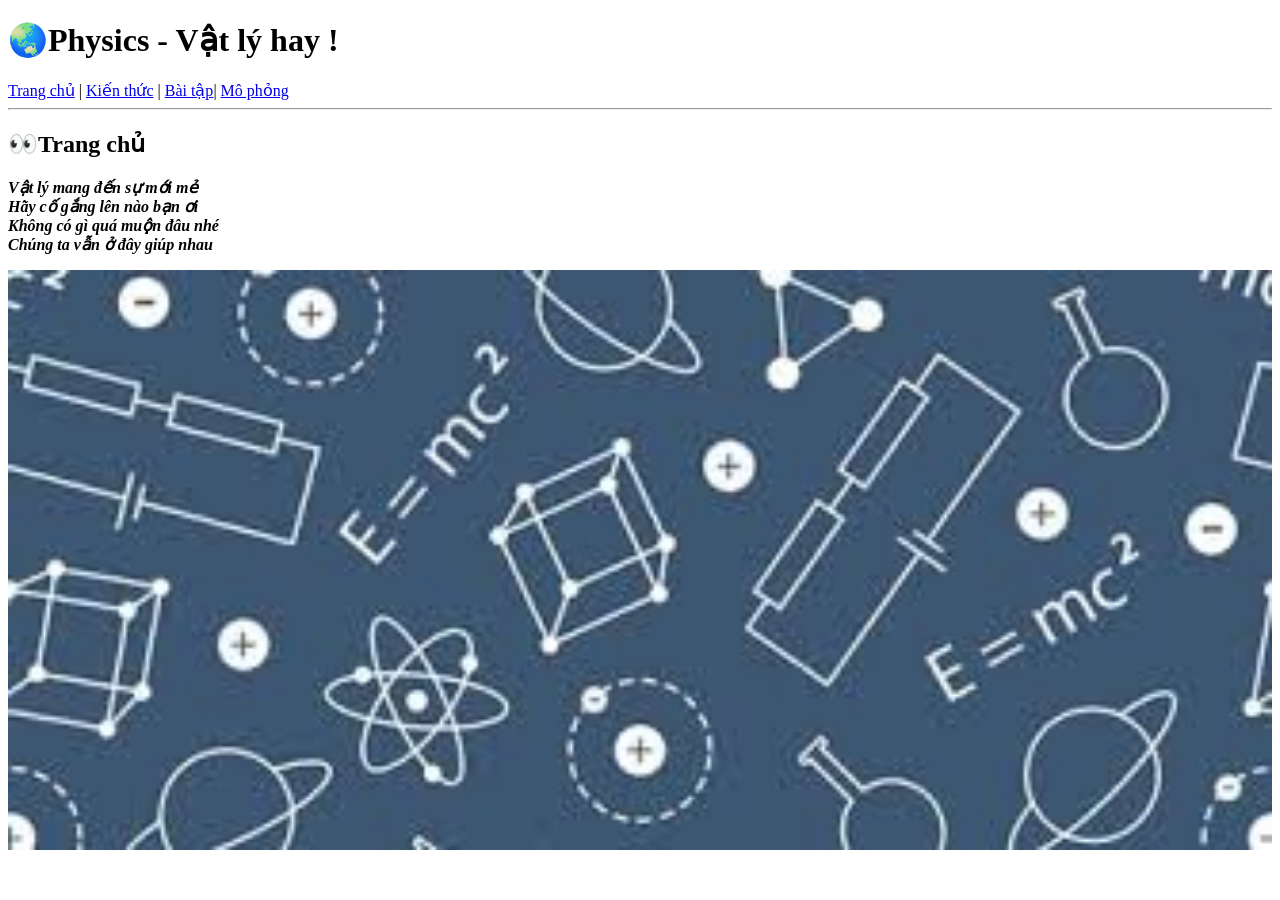
==== index.html @ 53d4785b "Add files via upload" ====
<!doctype html>
<html lang="vi">
  <head>
    <meta charset="UTF-8" />
    <meta name="viewport" content="width=device-width, initial-scale=1.0" />
    <title>Website vật lý</title>
  </head>
  <body>
    <h1>🌏Physics - Vật lý hay !</h1>
    <a href="./index.html">Trang chủ</a> |
    <a href="./Kienthuc.html">Kiến thức</a> |
    <a href="./Baitap.html">Bài tập</a>|
    <a href="./Mophong.html">Mô phỏng</a>
    <hr />
    <h2>👀Trang chủ</h2>
    <p>
      <b><i>Vật lý mang đến sự mới mẻ</i></b
      ><br />
      <b><i>Hãy cố gắng lên nào bạn ơi</i></b
      ><br />
      <b><i>Không có gì quá muộn đâu nhé</i></b
      ><br />
      <b><i>Chúng ta vẫn ở đây giúp nhau</i></b
      ><br />
    </p>
    <img
      src="./Vatly.jpg"
      alt="Hình ảnh vật lý"
      style="width: 100%; height: auto"
    />
  </body>
</html>
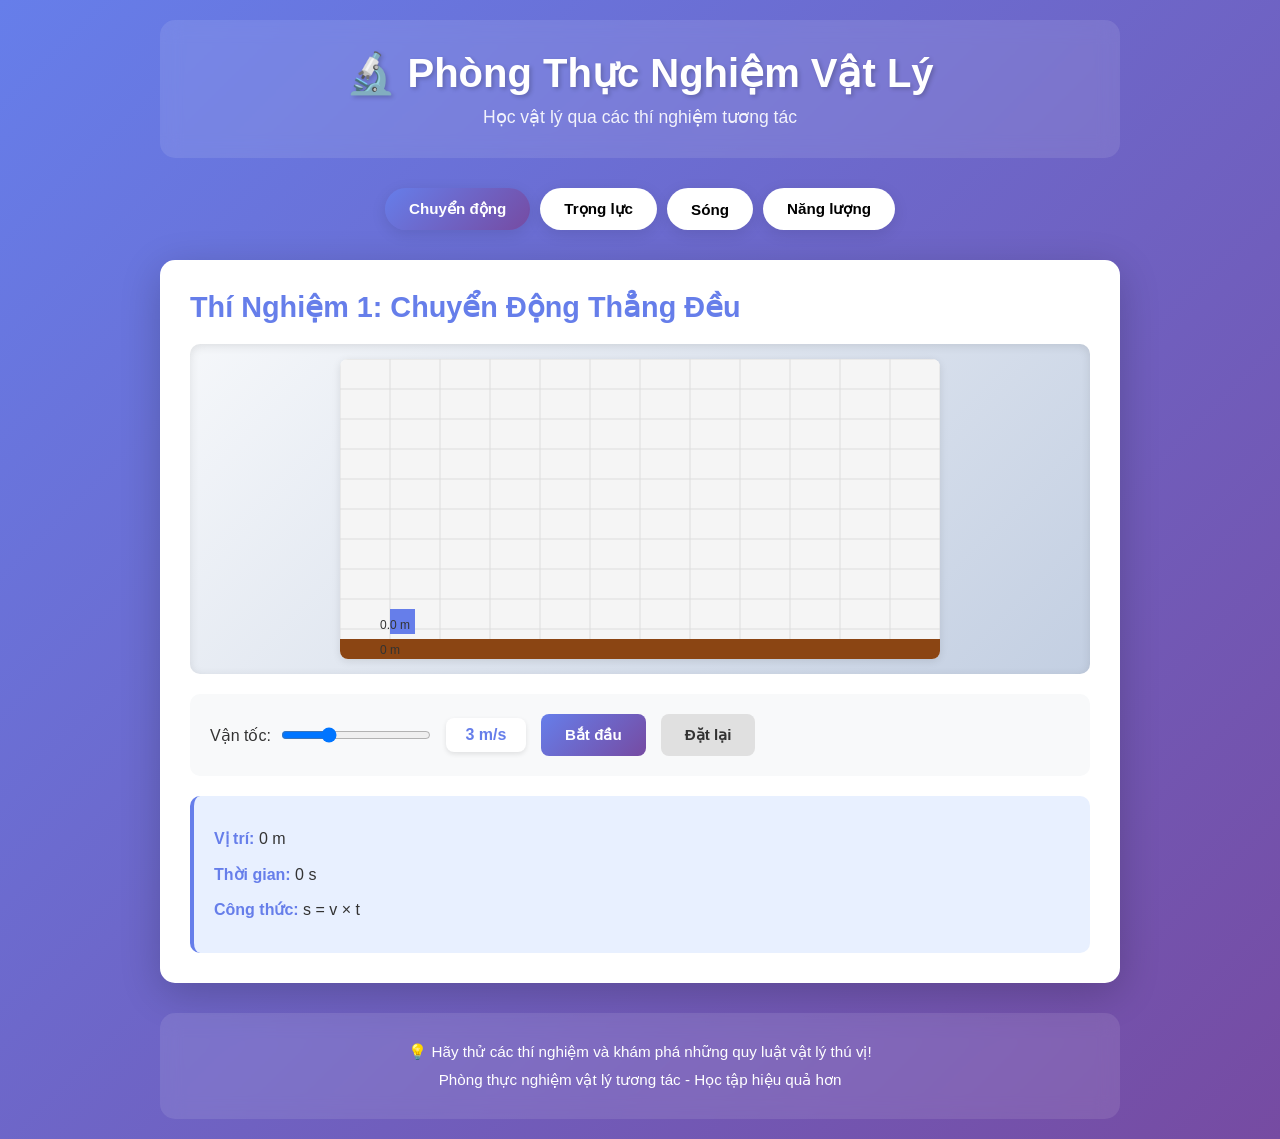
==== commit 9afa5f6b: "Cập nhật index.html với các thí nghiệm vật lý tương tác" ====
--- a/index.html
+++ b/index.html
@@ -1,32 +1,120 @@
-<!doctype html>
-<html lang="vi">
-  <head>
-    <meta charset="UTF-8" />
-    <meta name="viewport" content="width=device-width, initial-scale=1.0" />
-    <title>Website vật lý</title>
-  </head>
-  <body>
-    <h1>🌏Physics - Vật lý hay !</h1>
-    <a href="./index.html">Trang chủ</a> |
-    <a href="./Kienthuc.html">Kiến thức</a> |
-    <a href="./Baitap.html">Bài tập</a>|
-    <a href="./Mophong.html">Mô phỏng</a>
-    <hr />
-    <h2>👀Trang chủ</h2>
-    <p>
-      <b><i>Vật lý mang đến sự mới mẻ</i></b
-      ><br />
-      <b><i>Hãy cố gắng lên nào bạn ơi</i></b
-      ><br />
-      <b><i>Không có gì quá muộn đâu nhé</i></b
-      ><br />
-      <b><i>Chúng ta vẫn ở đây giúp nhau</i></b
-      ><br />
-    </p>
-    <img
-      src="./Vatly.jpg"
-      alt="Hình ảnh vật lý"
-      style="width: 100%; height: auto"
-    />
-  </body>
-</html>
+<!DOCTYPE html>
+<html lang="vi">
+<head>
+    <meta charset="UTF-8">
+    <meta name="viewport" content="width=device-width, initial-scale=1.0">
+    <title>Phòng Thực Nghiệm Vật Lý</title>
+    <link rel="stylesheet" href="style.css">
+</head>
+<body>
+    <div class="container">
+        <header>
+            <h1>🔬 Phòng Thực Nghiệm Vật Lý</h1>
+            <p>Học vật lý qua các thí nghiệm tương tác</p>
+        </header>
+
+        <nav class="menu">
+            <button class="nav-btn active" onclick="showExperiment('motion')">Chuyển động</button>
+            <button class="nav-btn" onclick="showExperiment('gravity')">Trọng lực</button>
+            <button class="nav-btn" onclick="showExperiment('wave')">Sóng</button>
+            <button class="nav-btn" onclick="showExperiment('energy')">Năng lượng</button>
+        </nav>
+
+        <main>
+            <!-- Thí nghiệm 1: Chuyển động -->
+            <section id="motion" class="experiment active">
+                <h2>Thí Nghiệm 1: Chuyển Động Thẳng Đều</h2>
+                <div class="experiment-content">
+                    <div class="canvas-container">
+                        <canvas id="motionCanvas" width="600" height="300"></canvas>
+                    </div>
+                    <div class="controls">
+                        <label>Vận tốc: <input type="range" id="velocitySlider" min="0" max="10" value="3" step="0.5" onchange="updateVelocityDisplay()"></label>
+                        <span id="velocityValue">3 m/s</span>
+                        <button onclick="startMotion()" class="btn-primary">Bắt đầu</button>
+                        <button onclick="resetMotion()" class="btn-secondary">Đặt lại</button>
+                    </div>
+                    <div class="info">
+                        <p><strong>Vị trí:</strong> <span id="positionDisplay">0</span> m</p>
+                        <p><strong>Thời gian:</strong> <span id="timeDisplay">0</span> s</p>
+                        <p><strong>Công thức:</strong> s = v × t</p>
+                    </div>
+                </div>
+            </section>
+
+            <!-- Thí nghiệm 2: Trọng lực -->
+            <section id="gravity" class="experiment">
+                <h2>Thí Nghiệm 2: Rơi Tự Do</h2>
+                <div class="experiment-content">
+                    <div class="canvas-container">
+                        <canvas id="gravityCanvas" width="600" height="400"></canvas>
+                    </div>
+                    <div class="controls">
+                        <label>Độ cao: <input type="range" id="heightSlider" min="50" max="400" value="300" step="10" onchange="updateHeightDisplay()"></label>
+                        <span id="heightValue">300 m</span>
+                        <button onclick="startGravity()" class="btn-primary">Thả vật</button>
+                        <button onclick="resetGravity()" class="btn-secondary">Đặt lại</button>
+                    </div>
+                    <div class="info">
+                        <p><strong>Độ cao hiện tại:</strong> <span id="heightDisplay">0</span> m</p>
+                        <p><strong>Vận tốc:</strong> <span id="gravityVelocityDisplay">0</span> m/s</p>
+                        <p><strong>Thời gian rơi:</strong> <span id="fallTimeDisplay">0</span> s</p>
+                        <p><strong>Công thức:</strong> h = ½gt², v = gt (g = 10 m/s²)</p>
+                    </div>
+                </div>
+            </section>
+
+            <!-- Thí nghiệm 3: Sóng -->
+            <section id="wave" class="experiment">
+                <h2>Thí Nghiệm 3: Sóng Hình Sin</h2>
+                <div class="experiment-content">
+                    <div class="canvas-container">
+                        <canvas id="waveCanvas" width="600" height="300"></canvas>
+                    </div>
+                    <div class="controls">
+                        <label>Tần số: <input type="range" id="frequencySlider" min="0.5" max="3" value="1" step="0.1" onchange="updateFrequencyDisplay()"></label>
+                        <span id="frequencyValue">1 Hz</span>
+                        <label>Biên độ: <input type="range" id="amplitudeSlider" min="20" max="100" value="50" step="5" onchange="updateAmplitudeDisplay()"></label>
+                        <span id="amplitudeValue">50 px</span>
+                        <button onclick="startWave()" class="btn-primary">Phát hành</button>
+                        <button onclick="stopWave()" class="btn-secondary">Dừng</button>
+                    </div>
+                    <div class="info">
+                        <p><strong>Công thức:</strong> y = A × sin(2πft + φ)</p>
+                        <p><strong>A:</strong> Biên độ | <strong>f:</strong> Tần số | <strong>t:</strong> Thời gian</p>
+                    </div>
+                </div>
+            </section>
+
+            <!-- Thí nghiệm 4: Năng lượng -->
+            <section id="energy" class="experiment">
+                <h2>Thí Nghiệm 4: Bảo Toàn Năng Lượng</h2>
+                <div class="experiment-content">
+                    <div class="canvas-container">
+                        <canvas id="energyCanvas" width="600" height="350"></canvas>
+                    </div>
+                    <div class="controls">
+                        <label>Độ cao ban đầu: <input type="range" id="initialHeightSlider" min="50" max="300" value="250" step="10" onchange="updateInitialHeightDisplay()"></label>
+                        <span id="initialHeightValue">250 m</span>
+                        <button onclick="startEnergy()" class="btn-primary">Thả bóng</button>
+                        <button onclick="resetEnergy()" class="btn-secondary">Đặt lại</button>
+                    </div>
+                    <div class="info">
+                        <p><strong>Thế năng:</strong> <span id="potentialEnergyDisplay">0</span> J</p>
+                        <p><strong>Động năng:</strong> <span id="kineticEnergyDisplay">0</span> J</p>
+                        <p><strong>Tổng năng lượng:</strong> <span id="totalEnergyDisplay">0</span> J</p>
+                        <p><strong>Công thức:</strong> E_total = PE + KE = mgh + ½mv²</p>
+                    </div>
+                </div>
+            </section>
+        </main>
+
+        <footer>
+            <p>💡 Hãy thử các thí nghiệm và khám phá những quy luật vật lý thú vị!</p>
+            <p>Phòng thực nghiệm vật lý tương tác - Học tập hiệu quả hơn</p>
+        </footer>
+    </div>
+
+    <script src="script.js"></script>
+</body>
+</html>
--- a/style.css
+++ b/style.css
@@ -0,0 +1,268 @@
+* {
+    margin: 0;
+    padding: 0;
+    box-sizing: border-box;
+}
+
+body {
+    font-family: 'Segoe UI', Tahoma, Geneva, Verdana, sans-serif;
+    background: linear-gradient(135deg, #667eea 0%, #764ba2 100%);
+    min-height: 100vh;
+    color: #333;
+}
+
+.container {
+    max-width: 1000px;
+    margin: 0 auto;
+    padding: 20px;
+}
+
+header {
+    text-align: center;
+    color: white;
+    margin-bottom: 30px;
+    padding: 30px;
+    background: rgba(255, 255, 255, 0.1);
+    border-radius: 15px;
+    backdrop-filter: blur(10px);
+}
+
+header h1 {
+    font-size: 2.5em;
+    margin-bottom: 10px;
+    text-shadow: 2px 2px 4px rgba(0, 0, 0, 0.2);
+}
+
+header p {
+    font-size: 1.1em;
+    opacity: 0.9;
+}
+
+.menu {
+    display: flex;
+    gap: 10px;
+    margin-bottom: 30px;
+    flex-wrap: wrap;
+    justify-content: center;
+}
+
+.nav-btn {
+    padding: 12px 24px;
+    background: white;
+    border: none;
+    border-radius: 25px;
+    cursor: pointer;
+    font-size: 0.95em;
+    font-weight: 600;
+    transition: all 0.3s ease;
+    box-shadow: 0 4px 15px rgba(0, 0, 0, 0.1);
+}
+
+.nav-btn:hover {
+    transform: translateY(-3px);
+    box-shadow: 0 6px 20px rgba(0, 0, 0, 0.15);
+}
+
+.nav-btn.active {
+    background: linear-gradient(135deg, #667eea 0%, #764ba2 100%);
+    color: white;
+}
+
+main {
+    background: white;
+    border-radius: 15px;
+    padding: 30px;
+    box-shadow: 0 10px 40px rgba(0, 0, 0, 0.2);
+    min-height: 600px;
+}
+
+.experiment {
+    display: none;
+    animation: fadeIn 0.3s ease;
+}
+
+.experiment.active {
+    display: block;
+}
+
+@keyframes fadeIn {
+    from {
+        opacity: 0;
+        transform: translateY(10px);
+    }
+    to {
+        opacity: 1;
+        transform: translateY(0);
+    }
+}
+
+.experiment h2 {
+    color: #667eea;
+    margin-bottom: 20px;
+    font-size: 1.8em;
+}
+
+.experiment-content {
+    display: grid;
+    gap: 20px;
+}
+
+.canvas-container {
+    background: linear-gradient(135deg, #f5f7fa 0%, #c3cfe2 100%);
+    border-radius: 10px;
+    padding: 15px;
+    display: flex;
+    justify-content: center;
+    align-items: center;
+    box-shadow: inset 0 2px 10px rgba(0, 0, 0, 0.1);
+}
+
+canvas {
+    border-radius: 8px;
+    background: white;
+    box-shadow: 0 2px 8px rgba(0, 0, 0, 0.1);
+}
+
+.controls {
+    background: #f8f9fa;
+    padding: 20px;
+    border-radius: 10px;
+    display: flex;
+    gap: 15px;
+    flex-wrap: wrap;
+    align-items: center;
+}
+
+.controls label {
+    display: flex;
+    align-items: center;
+    gap: 10px;
+    font-weight: 500;
+}
+
+.controls input[type="range"] {
+    width: 150px;
+    cursor: pointer;
+}
+
+.controls span {
+    background: white;
+    padding: 8px 15px;
+    border-radius: 8px;
+    font-weight: 600;
+    color: #667eea;
+    min-width: 80px;
+    text-align: center;
+    box-shadow: 0 2px 5px rgba(0, 0, 0, 0.1);
+}
+
+.btn-primary, .btn-secondary {
+    padding: 12px 24px;
+    border: none;
+    border-radius: 8px;
+    cursor: pointer;
+    font-weight: 600;
+    transition: all 0.3s ease;
+    font-size: 0.95em;
+}
+
+.btn-primary {
+    background: linear-gradient(135deg, #667eea 0%, #764ba2 100%);
+    color: white;
+}
+
+.btn-primary:hover {
+    transform: translateY(-2px);
+    box-shadow: 0 6px 20px rgba(102, 126, 234, 0.4);
+}
+
+.btn-primary:active {
+    transform: translateY(0);
+}
+
+.btn-secondary {
+    background: #e0e0e0;
+    color: #333;
+}
+
+.btn-secondary:hover {
+    background: #d0d0d0;
+    transform: translateY(-2px);
+}
+
+.info {
+    background: #e8f0ff;
+    padding: 20px;
+    border-radius: 10px;
+    border-left: 4px solid #667eea;
+}
+
+.info p {
+    margin: 10px 0;
+    line-height: 1.6;
+}
+
+.info strong {
+    color: #667eea;
+}
+
+footer {
+    text-align: center;
+    color: white;
+    margin-top: 30px;
+    padding: 20px;
+    background: rgba(255, 255, 255, 0.1);
+    border-radius: 15px;
+    backdrop-filter: blur(10px);
+}
+
+footer p {
+    margin: 10px 0;
+    font-size: 0.95em;
+}
+
+/* Responsive Design */
+@media (max-width: 768px) {
+    .container {
+        padding: 15px;
+    }
+
+    header h1 {
+        font-size: 1.8em;
+    }
+
+    header p {
+        font-size: 1em;
+    }
+
+    main {
+        padding: 20px;
+    }
+
+    .menu {
+        gap: 5px;
+    }
+
+    .nav-btn {
+        padding: 10px 16px;
+        font-size: 0.85em;
+    }
+
+    .controls {
+        flex-direction: column;
+        align-items: stretch;
+    }
+
+    .controls label {
+        flex-direction: column;
+    }
+
+    .controls input[type="range"] {
+        width: 100%;
+    }
+
+    canvas {
+        max-width: 100%;
+        height: auto;
+    }
+}
